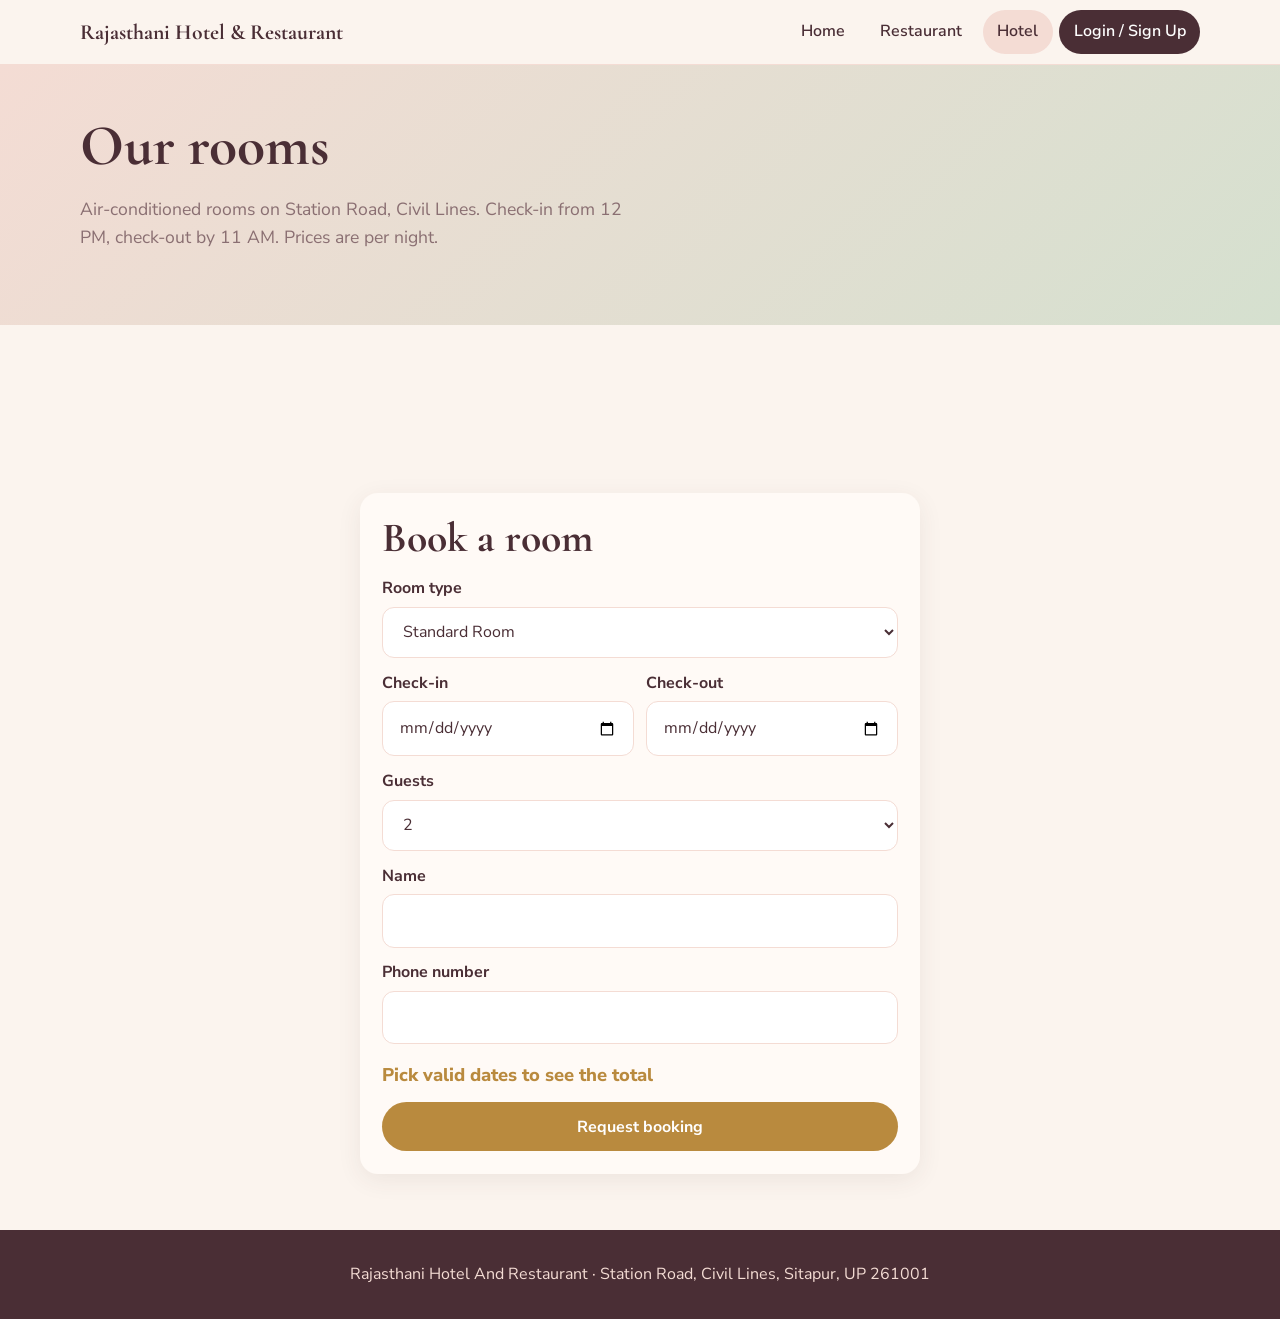
==== hotel.html @ bc1d220b "Initial Commit" ====
<!DOCTYPE html>
<html lang="en">
    <head>
        <meta charset="utf-8">
        <meta name="viewport" content="width=device-width,initial-scale=1">
        <title>Hotel | Rajasthani Hotel And Restaurant</title>
        <link rel="preconnect" href="https://fonts.googleapis.com">
        <link href="https://fonts.googleapis.com/css2?family=Cormorant+Garamond:wght@500;700&family=Nunito+Sans:wght@400;600;800&display=swap" rel="stylesheet">
        <link rel="stylesheet" href="style.css">
    </head>
    <body>
        <nav>
            <div class="wrap">
                <a class="logo" href="index.html">Rajasthani Hotel &amp; Restaurant</a>
                <button id="burger" aria-label="Menu">☰</button>
                <div class="links">
                    <a href="index.html" class="">Home</a>
                    <a href="restaurant.html" class="">Restaurant</a>
                    <a href="hotel.html" class="on">Hotel</a>
                    <a href="login.html" class="cta">Login / Sign Up</a>
                </div>
            </div>
        </nav>
        <header class="hero" style="padding:3rem 0">
            <div class="wrap">
                <h1 style="font-size:clamp(2.2rem,7vw,3.6rem)">Our rooms</h1>
                <p>Air-conditioned rooms on Station Road, Civil Lines. Check-in from 12 PM, check-out by 11 AM. Prices are per night.</p>
            </div>
        </header>
        <main class="wrap">
            <section>
                <div class="grid" id="rooms" style="grid-template-columns:repeat(auto-fill,minmax(min(100%,320px),1fr))"></div>
            </section>
            <section id="book">
                <div class="panel" style="max-width:560px;margin:auto">
                    <h2>Book a room</h2>
                    <form id="bf">
                        <label for="room">Room type</label>
                        <select id="room">
                            <option value="room">Standard Room</option>
                            <option value="deluxe">Deluxe Room</option>
                        </select>
                        <div class="two" style="gap:.8rem">
                            <div>
                                <label for="in">Check-in</label>
                                <input id="in" type="date" required>
                            </div>
                            <div>
                                <label for="out">Check-out</label>
                                <input id="out" type="date" required>
                            </div>
                        </div>
                        <label for="g">Guests</label>
                        <select id="g">
                            <option>1</option>
                            <option selected>2</option>
                            <option>3</option>
                        </select>
                        <label for="bn">Name</label>
                        <input id="bn" required autocomplete="name">
                        <label for="bp">Phone number</label>
                        <input id="bp" type="tel" inputmode="tel" required autocomplete="tel">
                        <p class="price" id="bsum" style="margin-top:1rem"></p>
                        <button class="btn" style="width:100%;margin-top:.8rem">Request booking</button>
                    </form>
                </div>
            </section>
        </main>
        <footer>
            <p>Rajasthani Hotel And Restaurant · Station Road, Civil Lines, Sitapur, UP 261001</p>
        </footer>
        <script src="app.js"></script>
        <script>
            const today = new Date().toISOString().slice(0, 10);
            const checkIn = document.getElementById('in');
            const checkOut = document.getElementById('out');
            const roomType = document.getElementById('room');

            checkIn.min = checkOut.min = today;
            [checkIn, checkOut, roomType].forEach((field) => {
                field.onchange = calc;
            });
            calc();

            bf.onsubmit = (e) => {
                e.preventDefault();
                if (calc() < 1) return toast('Check-out must be after check-in');
                /* TODO backend: send booking to your API */
                toast('Booking request sent (demo)');
                bf.reset();
                calc();
            };
        </script>
    </body>
</html>
---- style.css ----
:root{--bg:#fbf4ee;--blush:#f4dcd4;--sage:#d5e0cf;--gold:#b98a3e;--ink:#4a2e35;--mute:#8a6f72;--card:#fffaf6;--r:18px}
*{box-sizing:border-box;margin:0}html{scroll-behavior:smooth}
body{font-family:'Nunito Sans',sans-serif;background:var(--bg);color:var(--ink);line-height:1.6;overflow-x:hidden}
img{max-width:100%;display:block}h1,h2,h3{font-family:'Cormorant Garamond',serif;line-height:1.15}
h1{font-size:clamp(2.4rem,8vw,4.4rem)}h2{font-size:clamp(1.8rem,5vw,2.6rem);margin-bottom:.6rem}
.wrap{width:min(1120px,100% - 2rem);margin:auto}section{padding:3.5rem 0}
nav{position:sticky;top:0;z-index:20;background:rgba(251,244,238,.94);backdrop-filter:blur(8px);border-bottom:1px solid var(--blush)}
nav .wrap{display:flex;align-items:center;justify-content:space-between;min-height:64px}
.logo{font-family:'Cormorant Garamond',serif;font-size:1.35rem;font-weight:700;color:var(--ink);text-decoration:none}
.links{display:flex;gap:.4rem;align-items:center}.links a{padding:.6rem .9rem;border-radius:99px;color:var(--ink);text-decoration:none;font-weight:600}
.links a:hover,.links a.on{background:var(--blush)}.links a.cta{background:var(--ink);color:#fff}
#burger{display:none;background:none;border:0;font-size:1.8rem;width:48px;height:48px;color:var(--ink)}
@media(max-width:760px){#burger{display:block}.links{display:none;position:absolute;top:64px;left:0;right:0;flex-direction:column;align-items:stretch;background:var(--bg);padding:.8rem 1rem 1.2rem;border-bottom:1px solid var(--blush)}.links.open{display:flex}.links a{padding:.9rem 1rem}}
.btn{display:inline-block;border:0;cursor:pointer;font:700 1rem 'Nunito Sans',sans-serif;padding:.85rem 1.5rem;min-height:46px;border-radius:99px;background:var(--gold);color:#fff;text-decoration:none;transition:.2s}
.btn:hover{transform:translateY(-2px);box-shadow:0 8px 20px rgba(185,138,62,.3)}.btn.alt{background:var(--sage);color:var(--ink)}.btn.line{background:none;border:2px solid var(--ink);color:var(--ink)}
.hero{background:linear-gradient(135deg,var(--blush),var(--sage));padding:4rem 0}.hero p{max-width:34rem;margin:1rem 0 1.6rem;color:var(--mute);font-size:1.1rem}
.row{display:flex;gap:.8rem;flex-wrap:wrap}.grid{display:grid;gap:1.2rem;grid-template-columns:repeat(auto-fill,minmax(250px,1fr))}
.card{background:var(--card);border-radius:var(--r);overflow:hidden;box-shadow:0 6px 24px rgba(74,46,53,.08);transition:.25s}.card:hover{transform:translateY(-4px)}
.card img{width:100%;aspect-ratio:4/3;object-fit:cover}.card .b{padding:1rem 1.1rem 1.2rem}.price{font-weight:800;color:var(--gold);font-size:1.15rem}
.two{display:grid;gap:1.2rem;grid-template-columns:1fr 1fr}@media(max-width:700px){.two{grid-template-columns:1fr}}
.panel{background:var(--card);border-radius:var(--r);padding:1.4rem;box-shadow:0 6px 24px rgba(74,46,53,.08)}
.tint{background:#f7e8e2}iframe{width:100%;border:0;border-radius:var(--r);min-height:300px}
label{display:block;font-weight:700;margin:.8rem 0 .3rem}input,select,textarea{width:100%;font:inherit;font-size:16px;padding:.8rem 1rem;border:1.5px solid var(--blush);border-radius:12px;background:#fff;color:var(--ink)}
input:focus,select:focus,textarea:focus,.btn:focus-visible,a:focus-visible{outline:3px solid var(--gold);outline-offset:2px}
.chips{display:flex;gap:.5rem;overflow-x:auto;padding:.3rem 0 1rem}.chip{flex:none;border:0;cursor:pointer;padding:.65rem 1.1rem;border-radius:99px;background:var(--blush);font:700 .95rem 'Nunito Sans';color:var(--ink);min-height:44px}.chip.on{background:var(--ink);color:#fff}
.veg{display:inline-block;width:14px;height:14px;border:2px solid #2e9e57;border-radius:3px;position:relative;vertical-align:middle;margin-right:6px}.veg:after{content:"";position:absolute;inset:2px;background:#2e9e57;border-radius:50%}
.tag{display:inline-block;background:var(--sage);border-radius:99px;padding:.2rem .7rem;font-size:.85rem;margin:.15rem .15rem 0 0}
#cartbtn{position:fixed;right:1rem;bottom:1rem;z-index:30;box-shadow:0 8px 24px rgba(0,0,0,.2)}
.drawer{position:fixed;inset:0;z-index:40;display:none;background:rgba(74,46,53,.45)}.drawer.open{display:block}
.sheet{position:absolute;right:0;top:0;bottom:0;width:min(440px,100%);background:var(--bg);padding:1.2rem;overflow-y:auto}
.line-i{display:flex;justify-content:space-between;align-items:center;gap:.6rem;padding:.7rem 0;border-bottom:1px solid var(--blush)}
.qty{display:flex;align-items:center;gap:.4rem}.qty button{width:40px;height:40px;border-radius:50%;border:0;background:var(--blush);font-size:1.2rem;cursor:pointer}
.sum{display:flex;justify-content:space-between;padding:.3rem 0}.sum.t{font-weight:800;font-size:1.15rem;border-top:2px solid var(--ink);margin-top:.4rem;padding-top:.6rem}
.auth{max-width:460px;margin:2.5rem auto}.tabs{display:grid;grid-template-columns:1fr 1fr;background:var(--blush);border-radius:99px;padding:4px;margin-bottom:1rem}.tabs button{border:0;background:none;padding:.7rem;border-radius:99px;font:700 1rem 'Nunito Sans';cursor:pointer;color:var(--ink)}.tabs .on{background:var(--ink);color:#fff}
.g{width:100%;background:#fff;border:1.5px solid var(--blush);color:var(--ink);margin-top:.8rem}.or{text-align:center;color:var(--mute);margin:1rem 0 0}
.toast{position:fixed;left:50%;bottom:5rem;transform:translateX(-50%);background:var(--ink);color:#fff;padding:.7rem 1.2rem;border-radius:99px;z-index:60;display:none;max-width:90%}
footer{background:var(--ink);color:#f4dcd4;text-align:center;padding:2rem 1rem}.hide{display:none!important}
@media(prefers-reduced-motion:reduce){*{transition:none!important;scroll-behavior:auto!important}}
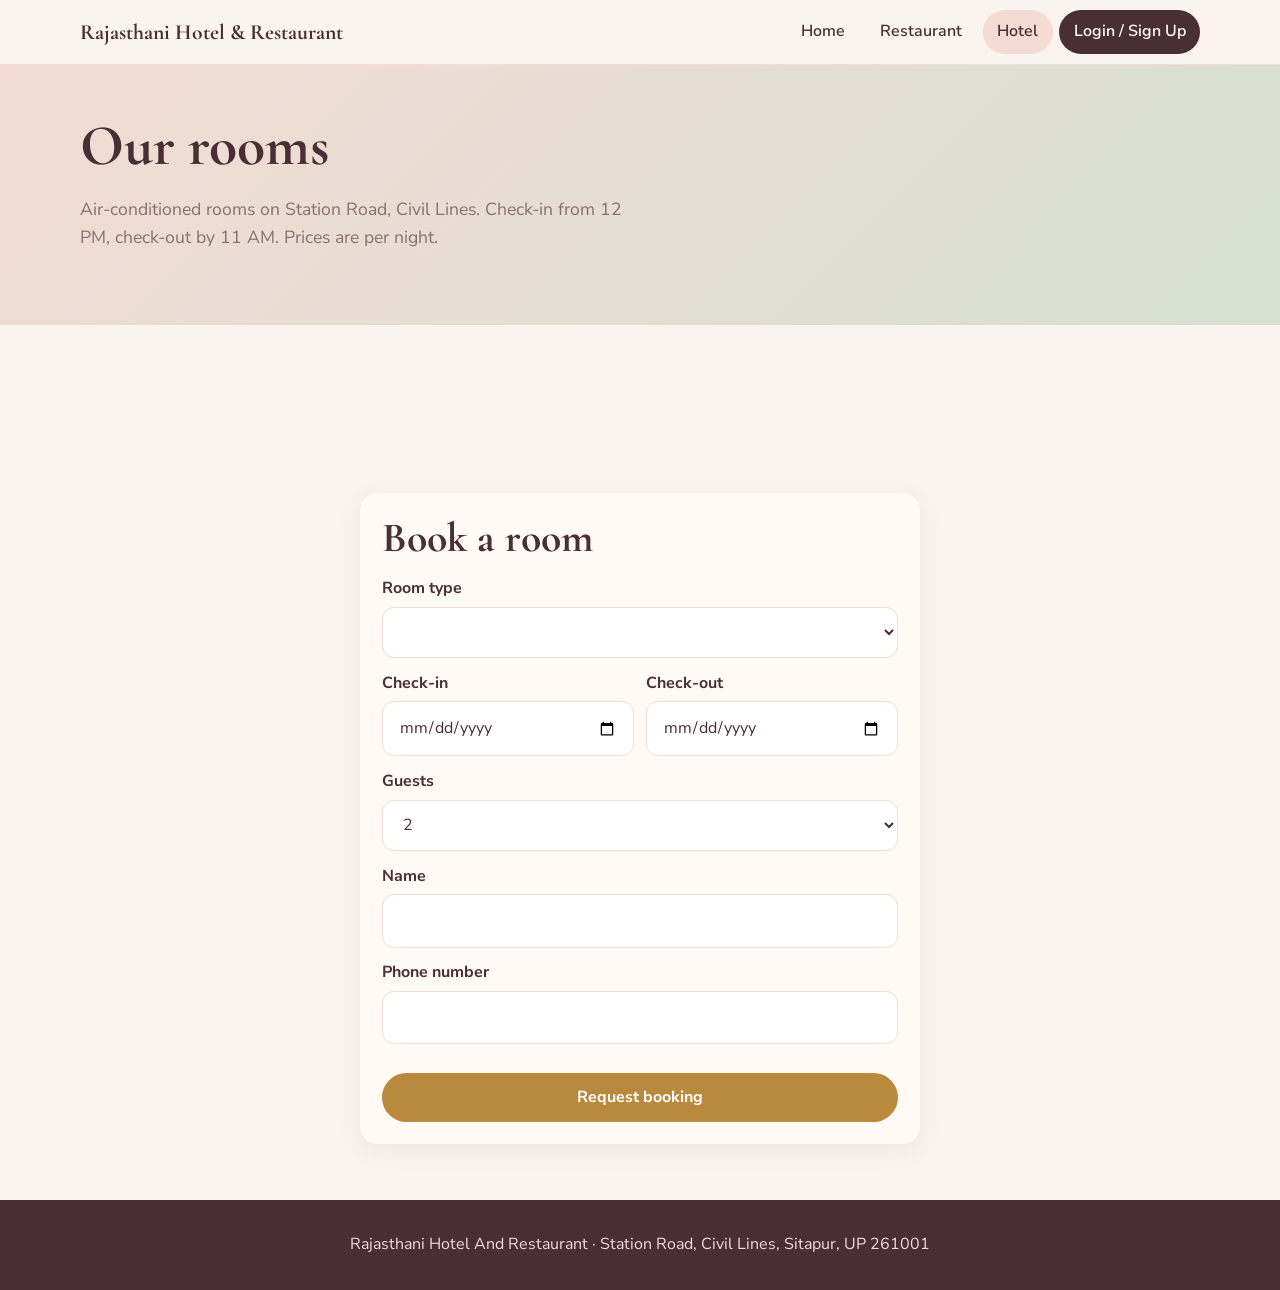
==== commit bbc86c0d: "Refactor HTML structure and CSS styles for improved readability and performance; consolidate markup " ====
--- a/hotel.html
+++ b/hotel.html
@@ -1,95 +1,8 @@
-<!DOCTYPE html>
-<html lang="en">
-    <head>
-        <meta charset="utf-8">
-        <meta name="viewport" content="width=device-width,initial-scale=1">
-        <title>Hotel | Rajasthani Hotel And Restaurant</title>
-        <link rel="preconnect" href="https://fonts.googleapis.com">
-        <link href="https://fonts.googleapis.com/css2?family=Cormorant+Garamond:wght@500;700&family=Nunito+Sans:wght@400;600;800&display=swap" rel="stylesheet">
-        <link rel="stylesheet" href="style.css">
-    </head>
-    <body>
-        <nav>
-            <div class="wrap">
-                <a class="logo" href="index.html">Rajasthani Hotel &amp; Restaurant</a>
-                <button id="burger" aria-label="Menu">☰</button>
-                <div class="links">
-                    <a href="index.html" class="">Home</a>
-                    <a href="restaurant.html" class="">Restaurant</a>
-                    <a href="hotel.html" class="on">Hotel</a>
-                    <a href="login.html" class="cta">Login / Sign Up</a>
-                </div>
-            </div>
-        </nav>
-        <header class="hero" style="padding:3rem 0">
-            <div class="wrap">
-                <h1 style="font-size:clamp(2.2rem,7vw,3.6rem)">Our rooms</h1>
-                <p>Air-conditioned rooms on Station Road, Civil Lines. Check-in from 12 PM, check-out by 11 AM. Prices are per night.</p>
-            </div>
-        </header>
-        <main class="wrap">
-            <section>
-                <div class="grid" id="rooms" style="grid-template-columns:repeat(auto-fill,minmax(min(100%,320px),1fr))"></div>
-            </section>
-            <section id="book">
-                <div class="panel" style="max-width:560px;margin:auto">
-                    <h2>Book a room</h2>
-                    <form id="bf">
-                        <label for="room">Room type</label>
-                        <select id="room">
-                            <option value="room">Standard Room</option>
-                            <option value="deluxe">Deluxe Room</option>
-                        </select>
-                        <div class="two" style="gap:.8rem">
-                            <div>
-                                <label for="in">Check-in</label>
-                                <input id="in" type="date" required>
-                            </div>
-                            <div>
-                                <label for="out">Check-out</label>
-                                <input id="out" type="date" required>
-                            </div>
-                        </div>
-                        <label for="g">Guests</label>
-                        <select id="g">
-                            <option>1</option>
-                            <option selected>2</option>
-                            <option>3</option>
-                        </select>
-                        <label for="bn">Name</label>
-                        <input id="bn" required autocomplete="name">
-                        <label for="bp">Phone number</label>
-                        <input id="bp" type="tel" inputmode="tel" required autocomplete="tel">
-                        <p class="price" id="bsum" style="margin-top:1rem"></p>
-                        <button class="btn" style="width:100%;margin-top:.8rem">Request booking</button>
-                    </form>
-                </div>
-            </section>
-        </main>
-        <footer>
-            <p>Rajasthani Hotel And Restaurant · Station Road, Civil Lines, Sitapur, UP 261001</p>
-        </footer>
-        <script src="app.js"></script>
-        <script>
-            const today = new Date().toISOString().slice(0, 10);
-            const checkIn = document.getElementById('in');
-            const checkOut = document.getElementById('out');
-            const roomType = document.getElementById('room');
-
-            checkIn.min = checkOut.min = today;
-            [checkIn, checkOut, roomType].forEach((field) => {
-                field.onchange = calc;
-            });
-            calc();
-
-            bf.onsubmit = (e) => {
-                e.preventDefault();
-                if (calc() < 1) return toast('Check-out must be after check-in');
-                /* TODO backend: send booking to your API */
-                toast('Booking request sent (demo)');
-                bf.reset();
-                calc();
-            };
-        </script>
-    </body>
-</html>+<!DOCTYPE html><html lang="en"><head><meta charset="utf-8"><meta name="viewport" content="width=device-width,initial-scale=1"><title>Hotel | Rajasthani Hotel And Restaurant</title><link rel="preconnect" href="https://fonts.googleapis.com"><link href="https://fonts.googleapis.com/css2?family=Cormorant+Garamond:wght@500;700&family=Nunito+Sans:wght@400;600;800&display=swap" rel="stylesheet"><link rel="stylesheet" href="style.css"></head><body>
+<nav><div class="wrap"><a class="logo" href="index.html">Rajasthani Hotel &amp; Restaurant</a><button id="burger" aria-label="Menu">☰</button><div class="links"><a href="index.html" class="">Home</a><a href="restaurant.html" class="">Restaurant</a><a href="hotel.html" class="on">Hotel</a><a href="login.html" class="cta">Login / Sign Up</a></div></div></nav><header class="hero" style="padding:3rem 0"><div class="wrap"><h1 style="font-size:clamp(2.2rem,7vw,3.6rem)">Our rooms</h1><p>Air-conditioned rooms on Station Road, Civil Lines. Check-in from 12 PM, check-out by 11 AM. Prices are per night.</p></div></header>
+<main class="wrap"><section><div class="grid" id="rooms" style="grid-template-columns:repeat(auto-fill,minmax(min(100%,320px),1fr))"></div></section>
+<section id="book"><div class="panel" style="max-width:560px;margin:auto"><h2>Book a room</h2><form id="bf"><label for="room">Room type</label><select id="room"></select><div class="two" style="gap:.8rem"><div><label for="in">Check-in</label><input id="in" type="date" required></div><div><label for="out">Check-out</label><input id="out" type="date" required></div></div><label for="g">Guests</label><select id="g"><option>1</option><option selected>2</option><option>3</option></select><label for="bn">Name</label><input id="bn" required autocomplete="name"><label for="bp">Phone number</label><input id="bp" type="tel" inputmode="tel" required autocomplete="tel"><p class="price" id="bsum" style="margin-top:1rem"></p><button class="btn" style="width:100%;margin-top:.8rem">Request booking</button></form></div></section></main><footer><p>Rajasthani Hotel And Restaurant · Station Road, Civil Lines, Sitapur, UP 261001</p></footer><script src="app.js"></script><script>
+rooms.innerHTML=ROOMS.map(r=>`<article class="card"><img src="${r.img}" alt="${r.name}" style="aspect-ratio:4/5"><div class="b"><h3>${r.name}</h3><p>${r.size}</p><p style="color:var(--mute);margin:.4rem 0">${r.desc}</p><div>${r.fac.map(f=>`<span class="tag">${f}</span>`).join('')}</div><p style="margin:.8rem 0"><span class="price">${inr(r.price)}</span> / night</p><button class="btn" style="width:100%" data-book="${r.id}">Book this room</button></div></article>`).join('');
+room.innerHTML=ROOMS.map(r=>`<option value="${r.id}">${r.name} – ${inr(r.price)}</option>`).join('');
+const today=new Date().toISOString().slice(0,10);in.min=out.min=today;[in,out,room].forEach(x=>x.onchange=calc);calc();
+bf.onsubmit=e=>{e.preventDefault();if(calc()<1)return toast('Check-out must be after check-in');/* TODO backend: send booking to your API */toast('Booking request sent (demo)');bf.reset();calc()}</script></body></html>
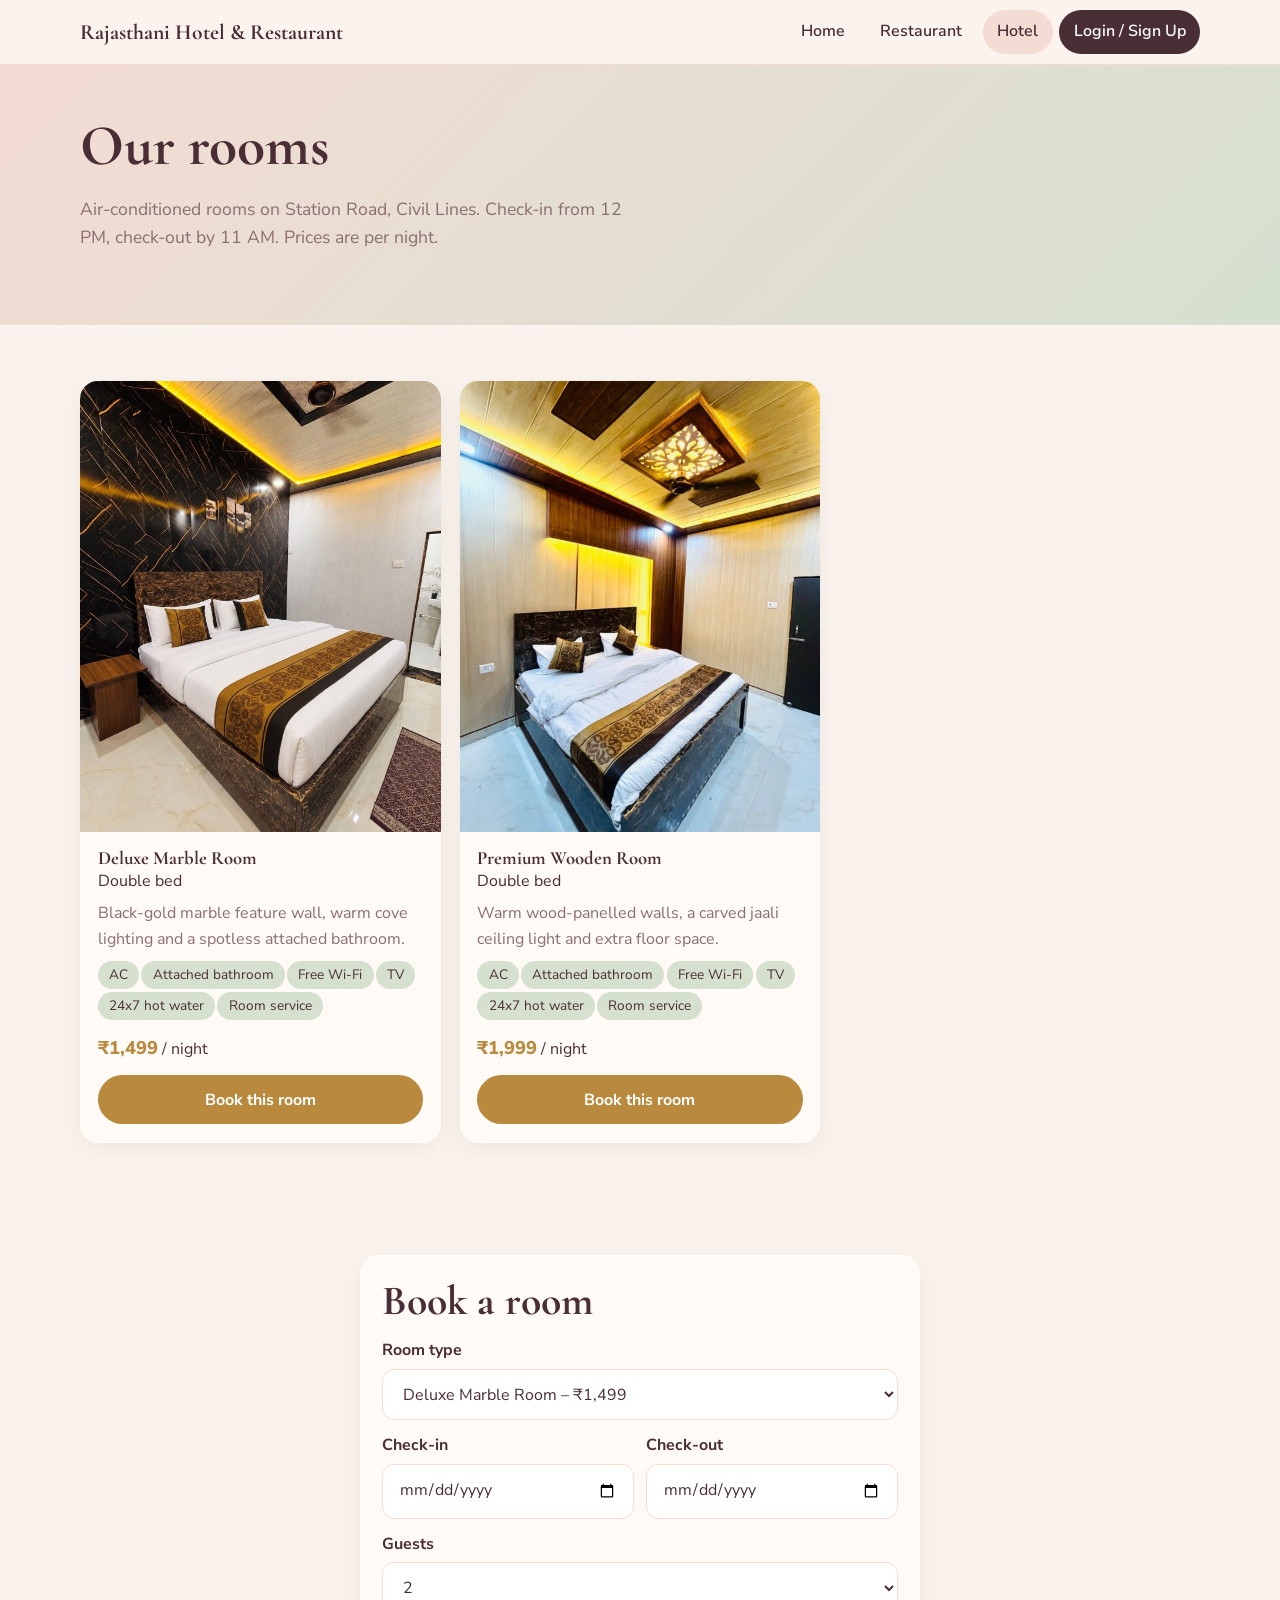
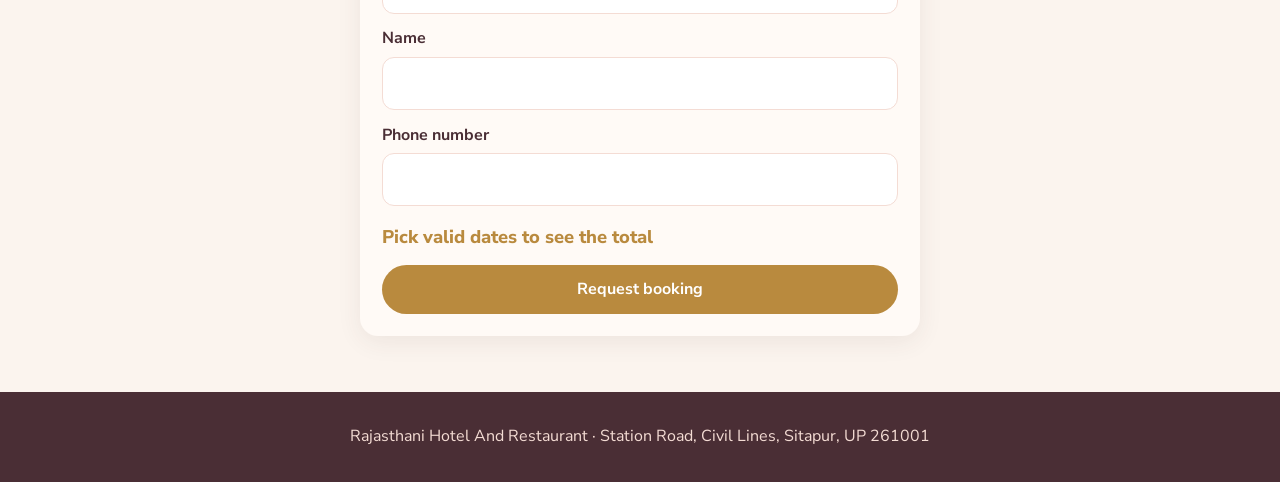
==== commit b163eab5: "Refactor HTML structure and improve formatting across index, login, and restaurant pages; enhance CS" ====
--- a/hotel.html
+++ b/hotel.html
@@ -1,8 +1,73 @@
-<!DOCTYPE html><html lang="en"><head><meta charset="utf-8"><meta name="viewport" content="width=device-width,initial-scale=1"><title>Hotel | Rajasthani Hotel And Restaurant</title><link rel="preconnect" href="https://fonts.googleapis.com"><link href="https://fonts.googleapis.com/css2?family=Cormorant+Garamond:wght@500;700&family=Nunito+Sans:wght@400;600;800&display=swap" rel="stylesheet"><link rel="stylesheet" href="style.css"></head><body>
-<nav><div class="wrap"><a class="logo" href="index.html">Rajasthani Hotel &amp; Restaurant</a><button id="burger" aria-label="Menu">☰</button><div class="links"><a href="index.html" class="">Home</a><a href="restaurant.html" class="">Restaurant</a><a href="hotel.html" class="on">Hotel</a><a href="login.html" class="cta">Login / Sign Up</a></div></div></nav><header class="hero" style="padding:3rem 0"><div class="wrap"><h1 style="font-size:clamp(2.2rem,7vw,3.6rem)">Our rooms</h1><p>Air-conditioned rooms on Station Road, Civil Lines. Check-in from 12 PM, check-out by 11 AM. Prices are per night.</p></div></header>
-<main class="wrap"><section><div class="grid" id="rooms" style="grid-template-columns:repeat(auto-fill,minmax(min(100%,320px),1fr))"></div></section>
-<section id="book"><div class="panel" style="max-width:560px;margin:auto"><h2>Book a room</h2><form id="bf"><label for="room">Room type</label><select id="room"></select><div class="two" style="gap:.8rem"><div><label for="in">Check-in</label><input id="in" type="date" required></div><div><label for="out">Check-out</label><input id="out" type="date" required></div></div><label for="g">Guests</label><select id="g"><option>1</option><option selected>2</option><option>3</option></select><label for="bn">Name</label><input id="bn" required autocomplete="name"><label for="bp">Phone number</label><input id="bp" type="tel" inputmode="tel" required autocomplete="tel"><p class="price" id="bsum" style="margin-top:1rem"></p><button class="btn" style="width:100%;margin-top:.8rem">Request booking</button></form></div></section></main><footer><p>Rajasthani Hotel And Restaurant · Station Road, Civil Lines, Sitapur, UP 261001</p></footer><script src="app.js"></script><script>
-rooms.innerHTML=ROOMS.map(r=>`<article class="card"><img src="${r.img}" alt="${r.name}" style="aspect-ratio:4/5"><div class="b"><h3>${r.name}</h3><p>${r.size}</p><p style="color:var(--mute);margin:.4rem 0">${r.desc}</p><div>${r.fac.map(f=>`<span class="tag">${f}</span>`).join('')}</div><p style="margin:.8rem 0"><span class="price">${inr(r.price)}</span> / night</p><button class="btn" style="width:100%" data-book="${r.id}">Book this room</button></div></article>`).join('');
-room.innerHTML=ROOMS.map(r=>`<option value="${r.id}">${r.name} – ${inr(r.price)}</option>`).join('');
-const today=new Date().toISOString().slice(0,10);in.min=out.min=today;[in,out,room].forEach(x=>x.onchange=calc);calc();
-bf.onsubmit=e=>{e.preventDefault();if(calc()<1)return toast('Check-out must be after check-in');/* TODO backend: send booking to your API */toast('Booking request sent (demo)');bf.reset();calc()}</script></body></html>+<!DOCTYPE html>
+<html lang="en">
+
+<head>
+    <meta charset="utf-8">
+    <meta name="viewport" content="width=device-width,initial-scale=1">
+    <title>Hotel | Rajasthani Hotel And Restaurant</title>
+    <link rel="preconnect" href="https://fonts.googleapis.com">
+    <link
+        href="https://fonts.googleapis.com/css2?family=Cormorant+Garamond:wght@500;700&family=Nunito+Sans:wght@400;600;800&display=swap"
+        rel="stylesheet">
+    <link rel="stylesheet" href="style.css">
+</head>
+
+<body>
+    <nav>
+        <div class="wrap"><a class="logo" href="index.html">Rajasthani Hotel &amp; Restaurant</a><button id="burger"
+                aria-label="Menu">☰</button>
+            <div class="links"><a href="index.html" class="">Home</a><a href="restaurant.html" class="">Restaurant</a><a
+                    href="hotel.html" class="on">Hotel</a><a href="login.html" class="cta">Login / Sign Up</a></div>
+        </div>
+    </nav>
+    <header class="hero" style="padding:3rem 0">
+        <div class="wrap">
+            <h1 style="font-size:clamp(2.2rem,7vw,3.6rem)">Our rooms</h1>
+            <p>Air-conditioned rooms on Station Road, Civil Lines. Check-in from 12 PM, check-out by 11 AM. Prices are
+                per night.</p>
+        </div>
+    </header>
+    <main class="wrap">
+        <section>
+            <div class="grid" id="rooms" style="grid-template-columns:repeat(auto-fill,minmax(min(100%,320px),1fr))">
+            </div>
+        </section>
+        <section id="book">
+            <div class="panel" style="max-width:560px;margin:auto">
+                <h2>Book a room</h2>
+                <form id="bf"><label for="room">Room type</label><select id="room"></select>
+                    <div class="two" style="gap:.8rem">
+                        <div><label for="in">Check-in</label><input id="in" type="date" required></div>
+                        <div><label for="out">Check-out</label><input id="out" type="date" required></div>
+                    </div><label for="g">Guests</label><select id="g">
+                        <option>1</option>
+                        <option selected>2</option>
+                        <option>3</option>
+                    </select><label for="bn">Name</label><input id="bn" required autocomplete="name"><label
+                        for="bp">Phone number</label><input id="bp" type="tel" inputmode="tel" required
+                        autocomplete="tel">
+                    <p class="price" id="bsum" style="margin-top:1rem"></p><button class="btn"
+                        style="width:100%;margin-top:.8rem">Request booking</button>
+                </form>
+            </div>
+        </section>
+    </main>
+    <footer>
+        <p>Rajasthani Hotel And Restaurant · Station Road, Civil Lines, Sitapur, UP 261001</p>
+    </footer>
+    <script src="app.js"></script>
+    <script>
+        rooms.innerHTML = ROOMS.map(r => `<article class="card"><img src="${r.img}" alt="${r.name}" style="aspect-ratio:4/5"><div class="b"><h3>${r.name}</h3><p>${r.size}</p><p style="color:var(--mute);margin:.4rem 0">${r.desc}</p><div>${r.fac.map(f => `<span class="tag">${f}</span>`).join('')}</div><p style="margin:.8rem 0"><span class="price">${inr(r.price)}</span> / night</p><button class="btn" style="width:100%" data-book="${r.id}">Book this room</button></div></article>`).join('');
+        room.innerHTML = ROOMS.map(r => `<option value="${r.id}">${r.name} – ${inr(r.price)}</option>`).join('');
+        const today = new Date().toISOString().slice(0, 10);
+        const checkIn = document.getElementById('in');
+        const checkOut = document.getElementById('out');
+        const roomSelect = document.getElementById('room');
+
+        checkIn.min = checkOut.min = today;
+        [checkIn, checkOut, roomSelect].forEach(x => x.onchange = calc);
+        calc();
+        bf.onsubmit = e => { e.preventDefault(); if (calc() < 1) return toast('Check-out must be after check-in'); /* TODO backend: send booking to your API */ toast('Booking request sent (demo)'); bf.reset(); calc(); }
+    </script>
+</body>
+</html>
--- a/style.css
+++ b/style.css
@@ -1,38 +1,479 @@
-:root{--bg:#fbf4ee;--blush:#f4dcd4;--sage:#d5e0cf;--gold:#b98a3e;--ink:#4a2e35;--mute:#8a6f72;--card:#fffaf6;--r:18px}
-*{box-sizing:border-box;margin:0}html{scroll-behavior:smooth}
-body{font-family:'Nunito Sans',sans-serif;background:var(--bg);color:var(--ink);line-height:1.6;overflow-x:hidden}
-img{max-width:100%;display:block}h1,h2,h3{font-family:'Cormorant Garamond',serif;line-height:1.15}
-h1{font-size:clamp(2.4rem,8vw,4.4rem)}h2{font-size:clamp(1.8rem,5vw,2.6rem);margin-bottom:.6rem}
-.wrap{width:min(1120px,100% - 2rem);margin:auto}section{padding:3.5rem 0}
-nav{position:sticky;top:0;z-index:20;background:rgba(251,244,238,.94);backdrop-filter:blur(8px);border-bottom:1px solid var(--blush)}
-nav .wrap{display:flex;align-items:center;justify-content:space-between;min-height:64px}
-.logo{font-family:'Cormorant Garamond',serif;font-size:1.35rem;font-weight:700;color:var(--ink);text-decoration:none}
-.links{display:flex;gap:.4rem;align-items:center}.links a{padding:.6rem .9rem;border-radius:99px;color:var(--ink);text-decoration:none;font-weight:600}
-.links a:hover,.links a.on{background:var(--blush)}.links a.cta{background:var(--ink);color:#fff}
-#burger{display:none;background:none;border:0;font-size:1.8rem;width:48px;height:48px;color:var(--ink)}
-@media(max-width:760px){#burger{display:block}.links{display:none;position:absolute;top:64px;left:0;right:0;flex-direction:column;align-items:stretch;background:var(--bg);padding:.8rem 1rem 1.2rem;border-bottom:1px solid var(--blush)}.links.open{display:flex}.links a{padding:.9rem 1rem}}
-.btn{display:inline-block;border:0;cursor:pointer;font:700 1rem 'Nunito Sans',sans-serif;padding:.85rem 1.5rem;min-height:46px;border-radius:99px;background:var(--gold);color:#fff;text-decoration:none;transition:.2s}
-.btn:hover{transform:translateY(-2px);box-shadow:0 8px 20px rgba(185,138,62,.3)}.btn.alt{background:var(--sage);color:var(--ink)}.btn.line{background:none;border:2px solid var(--ink);color:var(--ink)}
-.hero{background:linear-gradient(135deg,var(--blush),var(--sage));padding:4rem 0}.hero p{max-width:34rem;margin:1rem 0 1.6rem;color:var(--mute);font-size:1.1rem}
-.row{display:flex;gap:.8rem;flex-wrap:wrap}.grid{display:grid;gap:1.2rem;grid-template-columns:repeat(auto-fill,minmax(250px,1fr))}
-.card{background:var(--card);border-radius:var(--r);overflow:hidden;box-shadow:0 6px 24px rgba(74,46,53,.08);transition:.25s}.card:hover{transform:translateY(-4px)}
-.card img{width:100%;aspect-ratio:4/3;object-fit:cover}.card .b{padding:1rem 1.1rem 1.2rem}.price{font-weight:800;color:var(--gold);font-size:1.15rem}
-.two{display:grid;gap:1.2rem;grid-template-columns:1fr 1fr}@media(max-width:700px){.two{grid-template-columns:1fr}}
-.panel{background:var(--card);border-radius:var(--r);padding:1.4rem;box-shadow:0 6px 24px rgba(74,46,53,.08)}
-.tint{background:#f7e8e2}iframe{width:100%;border:0;border-radius:var(--r);min-height:300px}
-label{display:block;font-weight:700;margin:.8rem 0 .3rem}input,select,textarea{width:100%;font:inherit;font-size:16px;padding:.8rem 1rem;border:1.5px solid var(--blush);border-radius:12px;background:#fff;color:var(--ink)}
-input:focus,select:focus,textarea:focus,.btn:focus-visible,a:focus-visible{outline:3px solid var(--gold);outline-offset:2px}
-.chips{display:flex;gap:.5rem;overflow-x:auto;padding:.3rem 0 1rem}.chip{flex:none;border:0;cursor:pointer;padding:.65rem 1.1rem;border-radius:99px;background:var(--blush);font:700 .95rem 'Nunito Sans';color:var(--ink);min-height:44px}.chip.on{background:var(--ink);color:#fff}
-.veg{display:inline-block;width:14px;height:14px;border:2px solid #2e9e57;border-radius:3px;position:relative;vertical-align:middle;margin-right:6px}.veg:after{content:"";position:absolute;inset:2px;background:#2e9e57;border-radius:50%}
-.tag{display:inline-block;background:var(--sage);border-radius:99px;padding:.2rem .7rem;font-size:.85rem;margin:.15rem .15rem 0 0}
-#cartbtn{position:fixed;right:1rem;bottom:1rem;z-index:30;box-shadow:0 8px 24px rgba(0,0,0,.2)}
-.drawer{position:fixed;inset:0;z-index:40;display:none;background:rgba(74,46,53,.45)}.drawer.open{display:block}
-.sheet{position:absolute;right:0;top:0;bottom:0;width:min(440px,100%);background:var(--bg);padding:1.2rem;overflow-y:auto}
-.line-i{display:flex;justify-content:space-between;align-items:center;gap:.6rem;padding:.7rem 0;border-bottom:1px solid var(--blush)}
-.qty{display:flex;align-items:center;gap:.4rem}.qty button{width:40px;height:40px;border-radius:50%;border:0;background:var(--blush);font-size:1.2rem;cursor:pointer}
-.sum{display:flex;justify-content:space-between;padding:.3rem 0}.sum.t{font-weight:800;font-size:1.15rem;border-top:2px solid var(--ink);margin-top:.4rem;padding-top:.6rem}
-.auth{max-width:460px;margin:2.5rem auto}.tabs{display:grid;grid-template-columns:1fr 1fr;background:var(--blush);border-radius:99px;padding:4px;margin-bottom:1rem}.tabs button{border:0;background:none;padding:.7rem;border-radius:99px;font:700 1rem 'Nunito Sans';cursor:pointer;color:var(--ink)}.tabs .on{background:var(--ink);color:#fff}
-.g{width:100%;background:#fff;border:1.5px solid var(--blush);color:var(--ink);margin-top:.8rem}.or{text-align:center;color:var(--mute);margin:1rem 0 0}
-.toast{position:fixed;left:50%;bottom:5rem;transform:translateX(-50%);background:var(--ink);color:#fff;padding:.7rem 1.2rem;border-radius:99px;z-index:60;display:none;max-width:90%}
-footer{background:var(--ink);color:#f4dcd4;text-align:center;padding:2rem 1rem}.hide{display:none!important}
-@media(prefers-reduced-motion:reduce){*{transition:none!important;scroll-behavior:auto!important}}
+:root {
+    --bg: #fbf4ee;
+    --blush: #f4dcd4;
+    --sage: #d5e0cf;
+    --gold: #b98a3e;
+    --ink: #4a2e35;
+    --mute: #8a6f72;
+    --card: #fffaf6;
+    --r: 18px
+}
+
+* {
+    box-sizing: border-box;
+    margin: 0
+}
+
+html {
+    scroll-behavior: smooth
+}
+
+body {
+    font-family: 'Nunito Sans', sans-serif;
+    background: var(--bg);
+    color: var(--ink);
+    line-height: 1.6;
+    overflow-x: hidden
+}
+
+img {
+    max-width: 100%;
+    display: block
+}
+
+h1,
+h2,
+h3 {
+    font-family: 'Cormorant Garamond', serif;
+    line-height: 1.15
+}
+
+h1 {
+    font-size: clamp(2.4rem, 8vw, 4.4rem)
+}
+
+h2 {
+    font-size: clamp(1.8rem, 5vw, 2.6rem);
+    margin-bottom: .6rem
+}
+
+.wrap {
+    width: min(1120px, 100% - 2rem);
+    margin: auto
+}
+
+section {
+    padding: 3.5rem 0
+}
+
+nav {
+    position: sticky;
+    top: 0;
+    z-index: 20;
+    background: rgba(251, 244, 238, .94);
+    backdrop-filter: blur(8px);
+    border-bottom: 1px solid var(--blush)
+}
+
+nav .wrap {
+    display: flex;
+    align-items: center;
+    justify-content: space-between;
+    min-height: 64px
+}
+
+.logo {
+    font-family: 'Cormorant Garamond', serif;
+    font-size: 1.35rem;
+    font-weight: 700;
+    color: var(--ink);
+    text-decoration: none
+}
+
+.links {
+    display: flex;
+    gap: .4rem;
+    align-items: center
+}
+
+.links a {
+    padding: .6rem .9rem;
+    border-radius: 99px;
+    color: var(--ink);
+    text-decoration: none;
+    font-weight: 600
+}
+
+.links a:hover,
+.links a.on {
+    background: var(--blush)
+}
+
+.links a.cta {
+    background: var(--ink);
+    color: #fff
+}
+
+#burger {
+    display: none;
+    background: none;
+    border: 0;
+    font-size: 1.8rem;
+    width: 48px;
+    height: 48px;
+    color: var(--ink)
+}
+
+@media(max-width:760px) {
+    #burger {
+        display: block
+    }
+
+    .links {
+        display: none;
+        position: absolute;
+        top: 64px;
+        left: 0;
+        right: 0;
+        flex-direction: column;
+        align-items: stretch;
+        background: var(--bg);
+        padding: .8rem 1rem 1.2rem;
+        border-bottom: 1px solid var(--blush)
+    }
+
+    .links.open {
+        display: flex
+    }
+
+    .links a {
+        padding: .9rem 1rem
+    }
+}
+
+.btn {
+    display: inline-block;
+    border: 0;
+    cursor: pointer;
+    font: 700 1rem 'Nunito Sans', sans-serif;
+    padding: .85rem 1.5rem;
+    min-height: 46px;
+    border-radius: 99px;
+    background: var(--gold);
+    color: #fff;
+    text-decoration: none;
+    transition: .2s
+}
+
+.btn:hover {
+    transform: translateY(-2px);
+    box-shadow: 0 8px 20px rgba(185, 138, 62, .3)
+}
+
+.btn.alt {
+    background: var(--sage);
+    color: var(--ink)
+}
+
+.btn.line {
+    background: none;
+    border: 2px solid var(--ink);
+    color: var(--ink)
+}
+
+.hero {
+    background: linear-gradient(135deg, var(--blush), var(--sage));
+    padding: 4rem 0
+}
+
+.hero p {
+    max-width: 34rem;
+    margin: 1rem 0 1.6rem;
+    color: var(--mute);
+    font-size: 1.1rem
+}
+
+.row {
+    display: flex;
+    gap: .8rem;
+    flex-wrap: wrap
+}
+
+.grid {
+    display: grid;
+    gap: 1.2rem;
+    grid-template-columns: repeat(auto-fill, minmax(250px, 1fr))
+}
+
+.card {
+    background: var(--card);
+    border-radius: var(--r);
+    overflow: hidden;
+    box-shadow: 0 6px 24px rgba(74, 46, 53, .08);
+    transition: .25s
+}
+
+.card:hover {
+    transform: translateY(-4px)
+}
+
+.card img {
+    width: 100%;
+    aspect-ratio: 4/3;
+    object-fit: cover
+}
+
+.card .b {
+    padding: 1rem 1.1rem 1.2rem
+}
+
+.price {
+    font-weight: 800;
+    color: var(--gold);
+    font-size: 1.15rem
+}
+
+.two {
+    display: grid;
+    gap: 1.2rem;
+    grid-template-columns: 1fr 1fr
+}
+
+@media(max-width:700px) {
+    .two {
+        grid-template-columns: 1fr
+    }
+}
+
+.panel {
+    background: var(--card);
+    border-radius: var(--r);
+    padding: 1.4rem;
+    box-shadow: 0 6px 24px rgba(74, 46, 53, .08)
+}
+
+.tint {
+    background: #f7e8e2
+}
+
+iframe {
+    width: 100%;
+    border: 0;
+    border-radius: var(--r);
+    min-height: 300px
+}
+
+label {
+    display: block;
+    font-weight: 700;
+    margin: .8rem 0 .3rem
+}
+
+input,
+select,
+textarea {
+    width: 100%;
+    font: inherit;
+    font-size: 16px;
+    padding: .8rem 1rem;
+    border: 1.5px solid var(--blush);
+    border-radius: 12px;
+    background: #fff;
+    color: var(--ink)
+}
+
+input:focus,
+select:focus,
+textarea:focus,
+.btn:focus-visible,
+a:focus-visible {
+    outline: 3px solid var(--gold);
+    outline-offset: 2px
+}
+
+.chips {
+    display: flex;
+    gap: .5rem;
+    overflow-x: auto;
+    padding: .3rem 0 1rem
+}
+
+.chip {
+    flex: none;
+    border: 0;
+    cursor: pointer;
+    padding: .65rem 1.1rem;
+    border-radius: 99px;
+    background: var(--blush);
+    font: 700 .95rem 'Nunito Sans';
+    color: var(--ink);
+    min-height: 44px
+}
+
+.chip.on {
+    background: var(--ink);
+    color: #fff
+}
+
+.veg {
+    display: inline-block;
+    width: 14px;
+    height: 14px;
+    border: 2px solid #2e9e57;
+    border-radius: 3px;
+    position: relative;
+    vertical-align: middle;
+    margin-right: 6px
+}
+
+.veg:after {
+    content: "";
+    position: absolute;
+    inset: 2px;
+    background: #2e9e57;
+    border-radius: 50%
+}
+
+.tag {
+    display: inline-block;
+    background: var(--sage);
+    border-radius: 99px;
+    padding: .2rem .7rem;
+    font-size: .85rem;
+    margin: .15rem .15rem 0 0
+}
+
+#cartbtn {
+    position: fixed;
+    right: 1rem;
+    bottom: 1rem;
+    z-index: 30;
+    box-shadow: 0 8px 24px rgba(0, 0, 0, .2)
+}
+
+.drawer {
+    position: fixed;
+    inset: 0;
+    z-index: 40;
+    display: none;
+    background: rgba(74, 46, 53, .45)
+}
+
+.drawer.open {
+    display: block
+}
+
+.sheet {
+    position: absolute;
+    right: 0;
+    top: 0;
+    bottom: 0;
+    width: min(440px, 100%);
+    background: var(--bg);
+    padding: 1.2rem;
+    overflow-y: auto
+}
+
+.line-i {
+    display: flex;
+    justify-content: space-between;
+    align-items: center;
+    gap: .6rem;
+    padding: .7rem 0;
+    border-bottom: 1px solid var(--blush)
+}
+
+.qty {
+    display: flex;
+    align-items: center;
+    gap: .4rem
+}
+
+.qty button {
+    width: 40px;
+    height: 40px;
+    border-radius: 50%;
+    border: 0;
+    background: var(--blush);
+    font-size: 1.2rem;
+    cursor: pointer
+}
+
+.sum {
+    display: flex;
+    justify-content: space-between;
+    padding: .3rem 0
+}
+
+.sum.t {
+    font-weight: 800;
+    font-size: 1.15rem;
+    border-top: 2px solid var(--ink);
+    margin-top: .4rem;
+    padding-top: .6rem
+}
+
+.auth {
+    max-width: 460px;
+    margin: 2.5rem auto
+}
+
+.tabs {
+    display: grid;
+    grid-template-columns: 1fr 1fr;
+    background: var(--blush);
+    border-radius: 99px;
+    padding: 4px;
+    margin-bottom: 1rem
+}
+
+.tabs button {
+    border: 0;
+    background: none;
+    padding: .7rem;
+    border-radius: 99px;
+    font: 700 1rem 'Nunito Sans';
+    cursor: pointer;
+    color: var(--ink)
+}
+
+.tabs .on {
+    background: var(--ink);
+    color: #fff
+}
+
+.g {
+    width: 100%;
+    background: #fff;
+    border: 1.5px solid var(--blush);
+    color: var(--ink);
+    margin-top: .8rem
+}
+
+.or {
+    text-align: center;
+    color: var(--mute);
+    margin: 1rem 0 0
+}
+
+.toast {
+    position: fixed;
+    left: 50%;
+    bottom: 5rem;
+    transform: translateX(-50%);
+    background: var(--ink);
+    color: #fff;
+    padding: .7rem 1.2rem;
+    border-radius: 99px;
+    z-index: 60;
+    display: none;
+    max-width: 90%
+}
+
+footer {
+    background: var(--ink);
+    color: #f4dcd4;
+    text-align: center;
+    padding: 2rem 1rem
+}
+
+.hide {
+    display: none !important
+}
+
+@media(prefers-reduced-motion:reduce) {
+    * {
+        transition: none !important;
+        scroll-behavior: auto !important
+    }
+}
